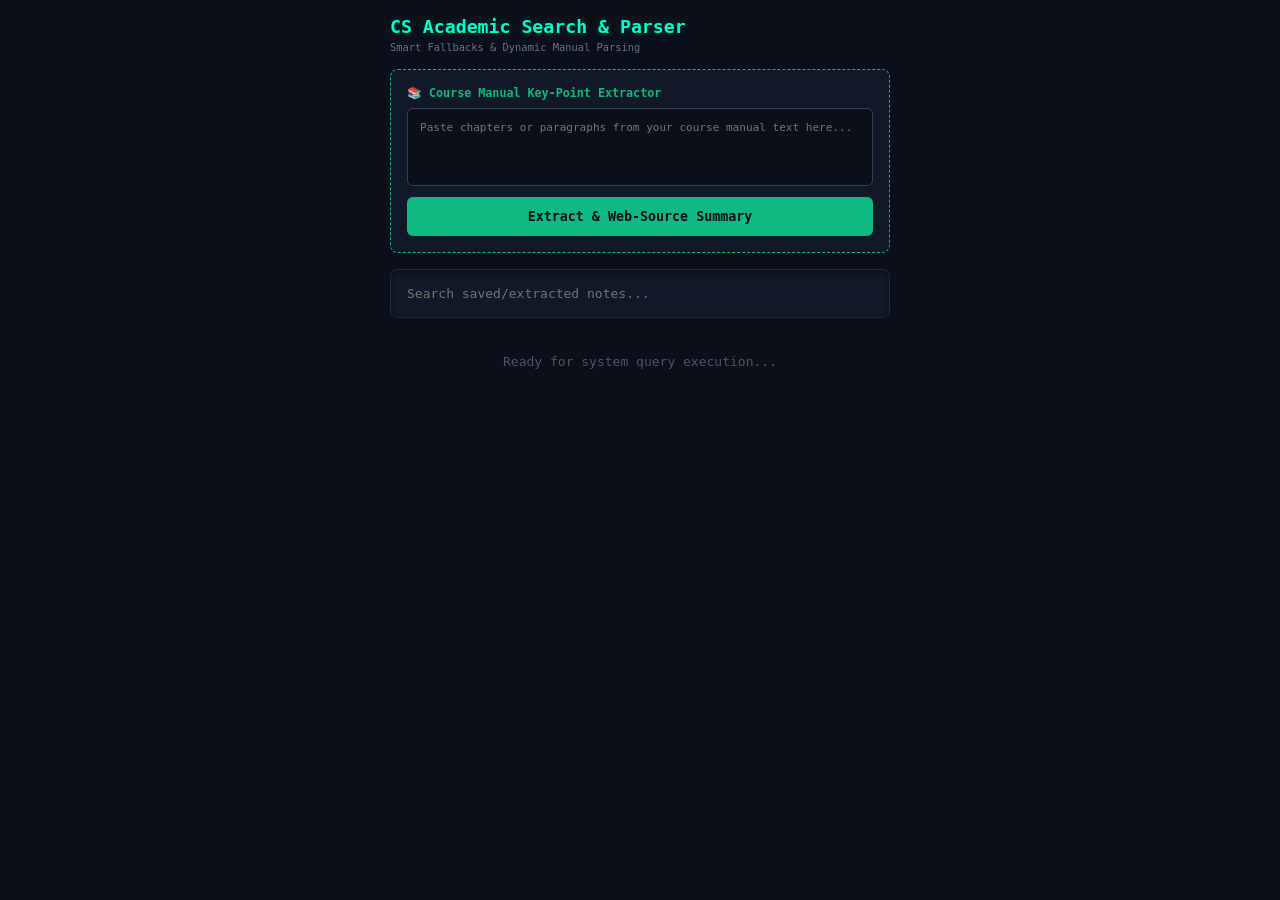
==== CS Study Assistant/index.html @ ebf275b1 "First clean portfolio deploy" ====
<!DOCTYPE html>
<html lang="en">
<head>
    <meta charset="UTF-8">
    <meta name="viewport" content="width=device-width, initial-scale=1.0, user-scalable=no">
    <title>CS Academic Search & Parser</title>
    <link rel="stylesheet" href="style.css">
    <link rel="manifest" href="manifest.json">
    <meta name="theme-color" content="#0b0f19">
</head>
<body>
    <div class="app-container">
        <header class="app-header">
            <h1>CS Academic Search & Parser</h1>
            <p>Smart Fallbacks & Dynamic Manual Parsing</p>
        </header>

        <div class="manual-extractor">
            <h3>📚 Course Manual Key-Point Extractor</h3>
            <textarea id="manualInput" rows="4" placeholder="Paste chapters or paragraphs from your course manual text here..."></textarea>
            <button id="parseBtn" class="action-btn">Extract & Web-Source Summary</button>
        </div>

        <div class="search-box">
            <input type="text" id="searchInput" placeholder="Search saved/extracted notes..." autocomplete="off">
        </div>

        <main class="cards-deck" id="resultsEngine">
            </main>
    </div>

    <script src="script.js"></script>
</body>
</html>
---- CS Study Assistant/style.css ----
/* Premium Mobile Dark Grid UI */
* {
    margin: 0;
    padding: 0;
    box-sizing: border-box;
    font-family: monospace; /* Academic terminal vibe */
}

body {
    background-color: #0b0f19;
    color: #e2e8f0;
    padding: 16px;
    min-height: 100vh;
}

.app-container {
    width: 100%;
    max-width: 500px;
    margin: 0 auto;
    display: flex;
    flex-direction: column;
    gap: 16px;
}

.app-header h1 {
    font-size: 1.4rem;
    color: #00ffcc;
    text-shadow: 0 0 10px rgba(0, 255, 204, 0.2);
}

.app-header p {
    font-size: 0.8rem;
    color: #64748b;
    margin-top: 4px;
}

/* Tool Panel Layout */
.manual-extractor {
    background-color: #111827;
    border: 1px dashed #10b981;
    border-radius: 8px;
    padding: 16px;
}

.manual-extractor h3 {
    color: #10b981;
    font-size: 0.9rem;
    margin-bottom: 8px;
}

.manual-extractor textarea {
    width: 100%;
    background: #0b0f19;
    border: 1px solid #374151;
    color: #ffffff;
    padding: 12px;
    border-radius: 6px;
    font-size: 0.85rem;
    resize: none;
    outline: none;
}

.action-btn {
    background-color: #10b981;
    color: #0b0f19;
    border: none;
    padding: 12px;
    border-radius: 6px;
    width: 100%;
    font-weight: bold;
    margin-top: 8px;
    cursor: pointer;
    transition: transform 0.1s;
}

.action-btn:active { 
    transform: scale(0.98); 
}

/* Search Bar Layout */
.search-box input {
    width: 100%;
    padding: 16px;
    background-color: #111827;
    border: 1px solid #1f2937;
    border-radius: 8px;
    color: #00ffcc;
    font-size: 1rem;
    outline: none;
    box-shadow: inset 0 2px 4px rgba(0,0,0,0.5);
}

.search-box input:focus {
    border-color: #00ffcc;
}

/* Dynamic Academic Cards Display Engine */
.cards-deck {
    display: flex;
    flex-direction: column;
    gap: 12px;
}

.academic-card {
    background-color: #111827;
    border-left: 4px solid #3b82f6;
    border-radius: 4px;
    padding: 16px;
}

.card-title {
    font-size: 1.1rem;
    color: #ffffff;
    margin-bottom: 4px;
}

.card-meta {
    font-size: 0.75rem;
    color: #3b82f6;
    font-weight: bold;
    margin-bottom: 12px;
    text-transform: uppercase;
}

.card-body {
    font-size: 0.85rem;
    color: #9ca3af;
    line-height: 1.6;
    white-space: pre-line; /* Keeps manual and web strings split perfectly layout-wise */
}

/* Fallback Button Layout */
.google-fallback-btn {
    background-color: #ea4335;
    color: white;
    border: none;
    padding: 14px;
    border-radius: 6px;
    width: 100%;
    font-weight: bold;
    text-align: center;
    cursor: pointer;
    margin-top: 10px;
}
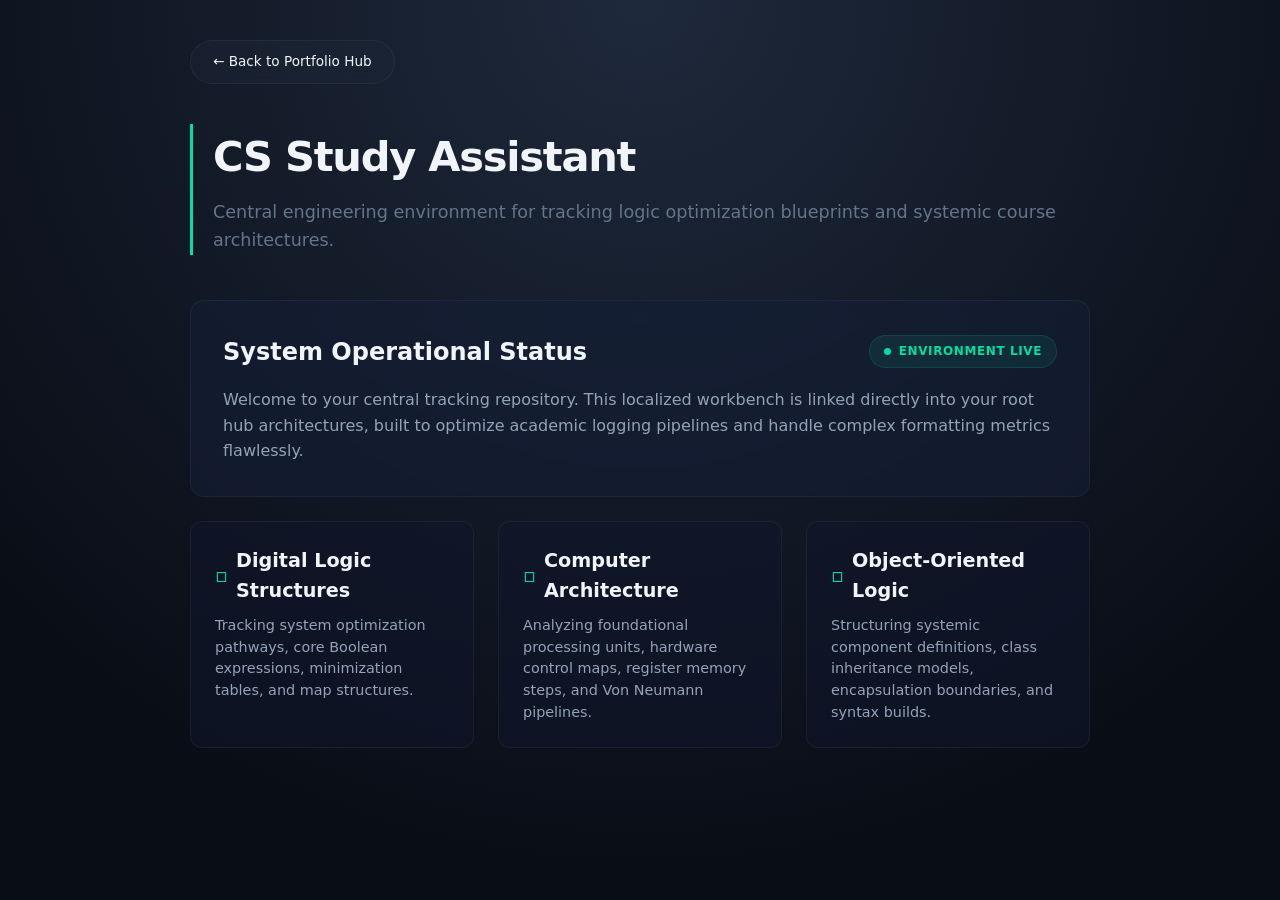
==== commit cd307a62: "Shipped premium glassmorphism layout with responsive multi-card grids" ====
--- a/CS Study Assistant/index.html
+++ b/CS Study Assistant/index.html
@@ -2,33 +2,224 @@
 <html lang="en">
 <head>
     <meta charset="UTF-8">
-    <meta name="viewport" content="width=device-width, initial-scale=1.0, user-scalable=no">
-    <title>CS Academic Search & Parser</title>
-    <link rel="stylesheet" href="style.css">
-    <link rel="manifest" href="manifest.json">
-    <meta name="theme-color" content="#0b0f19">
+    <meta name="viewport" content="width=device-width, initial-scale=1.0">
+    <title>CS Study Assistant | Workstation</title>
+    <style>
+        :root {
+            --bg-dark: #090d16;
+            --panel-bg: rgba(20, 30, 54, 0.6);
+            --accent-green: #00dfa2;
+            --accent-glow: rgba(0, 223, 162, 0.12);
+            --text-bright: #f1f5f9;
+            --text-dim: #64748b;
+            --card-border: rgba(255, 255, 255, 0.05);
+        }
+
+        * {
+            box-sizing: border-box;
+            margin: 0;
+            padding: 0;
+        }
+
+        body {
+            font-family: 'Segoe UI', system-ui, -apple-system, sans-serif;
+            background: radial-gradient(circle at 50% 0%, #1e293b 0%, var(--bg-dark) 80%);
+            color: var(--text-bright);
+            line-height: 1.6;
+            padding: 40px 20px;
+            display: flex;
+            flex-direction: column;
+            align-items: center;
+            min-height: 100vh;
+        }
+
+        .container {
+            width: 100%;
+            max-width: 900px;
+        }
+
+        /* --- Elite Floating Navigation --- */
+        .back-hub-btn {
+            display: inline-flex;
+            align-items: center;
+            gap: 8px;
+            margin-bottom: 40px;
+            color: var(--text-bright);
+            text-decoration: none;
+            font-weight: 500;
+            font-size: 0.85rem;
+            padding: 10px 22px;
+            background-color: rgba(30, 41, 59, 0.4);
+            border-radius: 50px;
+            border: 1px solid var(--card-border);
+            backdrop-filter: blur(12px);
+            transition: all 0.3s cubic-bezier(0.4, 0, 0.2, 1);
+        }
+
+        .back-hub-btn:hover {
+            color: var(--accent-green);
+            border-color: var(--accent-green);
+            background-color: var(--accent-glow);
+            transform: translateX(-4px);
+            box-shadow: 0 0 25px var(--accent-glow);
+        }
+
+        /* --- Header Station --- */
+        header {
+            margin-bottom: 45px;
+            border-left: 3px solid var(--accent-green);
+            padding-left: 20px;
+        }
+
+        header h1 {
+            font-size: 2.6rem;
+            font-weight: 700;
+            letter-spacing: -0.03em;
+            margin-bottom: 8px;
+        }
+
+        header p {
+            color: var(--text-dim);
+            font-size: 1.1rem;
+        }
+
+        /* --- Architecture Grid Layout --- */
+        .dashboard-grid {
+            display: grid;
+            grid-template-columns: repeat(auto-fit, minmax(280px, 1fr));
+            gap: 24px;
+            margin-top: 20px;
+        }
+
+        .main-status-panel {
+            grid-column: 1 / -1;
+            background: var(--panel-bg);
+            border-radius: 14px;
+            padding: 32px;
+            border: 1px solid var(--card-border);
+            backdrop-filter: blur(8px);
+        }
+
+        .card-header-group {
+            display: flex;
+            justify-content: space-between;
+            align-items: center;
+            margin-bottom: 16px;
+        }
+
+        .status-badge {
+            display: inline-flex;
+            align-items: center;
+            gap: 8px;
+            background: rgba(0, 223, 162, 0.08);
+            color: var(--accent-green);
+            padding: 6px 14px;
+            border-radius: 30px;
+            font-size: 0.75rem;
+            font-weight: 600;
+            text-transform: uppercase;
+            letter-spacing: 0.05em;
+            border: 1px solid rgba(0, 223, 162, 0.15);
+        }
+
+        .pulse-dot {
+            width: 7px;
+            height: 7px;
+            background-color: var(--accent-green);
+            border-radius: 50%;
+            animation: pulse 2s infinite;
+        }
+
+        @keyframes pulse {
+            0% { box-shadow: 0 0 0 0 rgba(0, 223, 162, 0.7); }
+            70% { box-shadow: 0 0 0 8px rgba(0, 223, 162, 0); }
+            100% { box-shadow: 0 0 0 0 rgba(0, 223, 162, 0); }
+        }
+
+        /* --- Modules Secondary Cards --- */
+        .module-card {
+            background: rgba(15, 23, 42, 0.6);
+            border: 1px solid var(--card-border);
+            border-radius: 12px;
+            padding: 24px;
+            transition: all 0.3s cubic-bezier(0.4, 0, 0.2, 1);
+        }
+
+        .module-card:hover {
+            transform: translateY(-4px);
+            border-color: rgba(0, 223, 162, 0.3);
+            background: var(--panel-bg);
+            box-shadow: 0 12px 24px rgba(0, 0, 0, 0.5);
+        }
+
+        .module-card h3 {
+            font-size: 1.2rem;
+            color: var(--text-bright);
+            margin-bottom: 8px;
+            display: flex;
+            align-items: center;
+            gap: 8px;
+        }
+
+        .module-card h3::before {
+            content: '▫';
+            color: var(--accent-green);
+        }
+
+        .module-card p {
+            color: #94a3b8;
+            font-size: 0.9rem;
+            line-height: 1.5;
+        }
+    </style>
 </head>
 <body>
-    <div class="app-container">
-        <header class="app-header">
-            <h1>CS Academic Search & Parser</h1>
-            <p>Smart Fallbacks & Dynamic Manual Parsing</p>
+
+    <div class="container">
+        
+        <!-- Premium Navigation Anchor -->
+        <a href="../index.html" class="back-hub-btn">← Back to Portfolio Hub</a>
+
+        <header>
+            <h1>CS Study Assistant</h1>
+            <p>Central engineering environment for tracking logic optimization blueprints and systemic course architectures.</p>
         </header>
 
-        <div class="manual-extractor">
-            <h3>📚 Course Manual Key-Point Extractor</h3>
-            <textarea id="manualInput" rows="4" placeholder="Paste chapters or paragraphs from your course manual text here..."></textarea>
-            <button id="parseBtn" class="action-btn">Extract & Web-Source Summary</button>
-        </div>
-
-        <div class="search-box">
-            <input type="text" id="searchInput" placeholder="Search saved/extracted notes..." autocomplete="off">
-        </div>
-
-        <main class="cards-deck" id="resultsEngine">
-            </main>
+        <main class="dashboard-grid">
+            
+            <!-- Main Control Board Module -->
+            <section class="main-status-panel">
+                <div class="card-header-group">
+                    <h2>System Operational Status</h2>
+                    <div class="status-badge">
+                        <span class="pulse-dot"></span>
+                        Environment Live
+                    </div>
+                </div>
+                <p style="color: #94a3b8;">Welcome to your central tracking repository. This localized workbench is linked directly into your root hub architectures, built to optimize academic logging pipelines and handle complex formatting metrics flawlessly.</p>
+            </section>
+
+            <!-- Card Sub-Module 1 -->
+            <article class="module-card">
+                <h3>Digital Logic Structures</h3>
+                <p>Tracking system optimization pathways, core Boolean expressions, minimization tables, and map structures.</p>
+            </article>
+
+            <!-- Card Sub-Module 2 -->
+            <article class="module-card">
+                <h3>Computer Architecture</h3>
+                <p>Analyzing foundational processing units, hardware control maps, register memory steps, and Von Neumann pipelines.</p>
+            </article>
+
+            <!-- Card Sub-Module 3 -->
+            <article class="module-card">
+                <h3>Object-Oriented Logic</h3>
+                <p>Structuring systemic component definitions, class inheritance models, encapsulation boundaries, and syntax builds.</p>
+            </article>
+
+        </main>
+
     </div>
 
-    <script src="script.js"></script>
 </body>
 </html>
